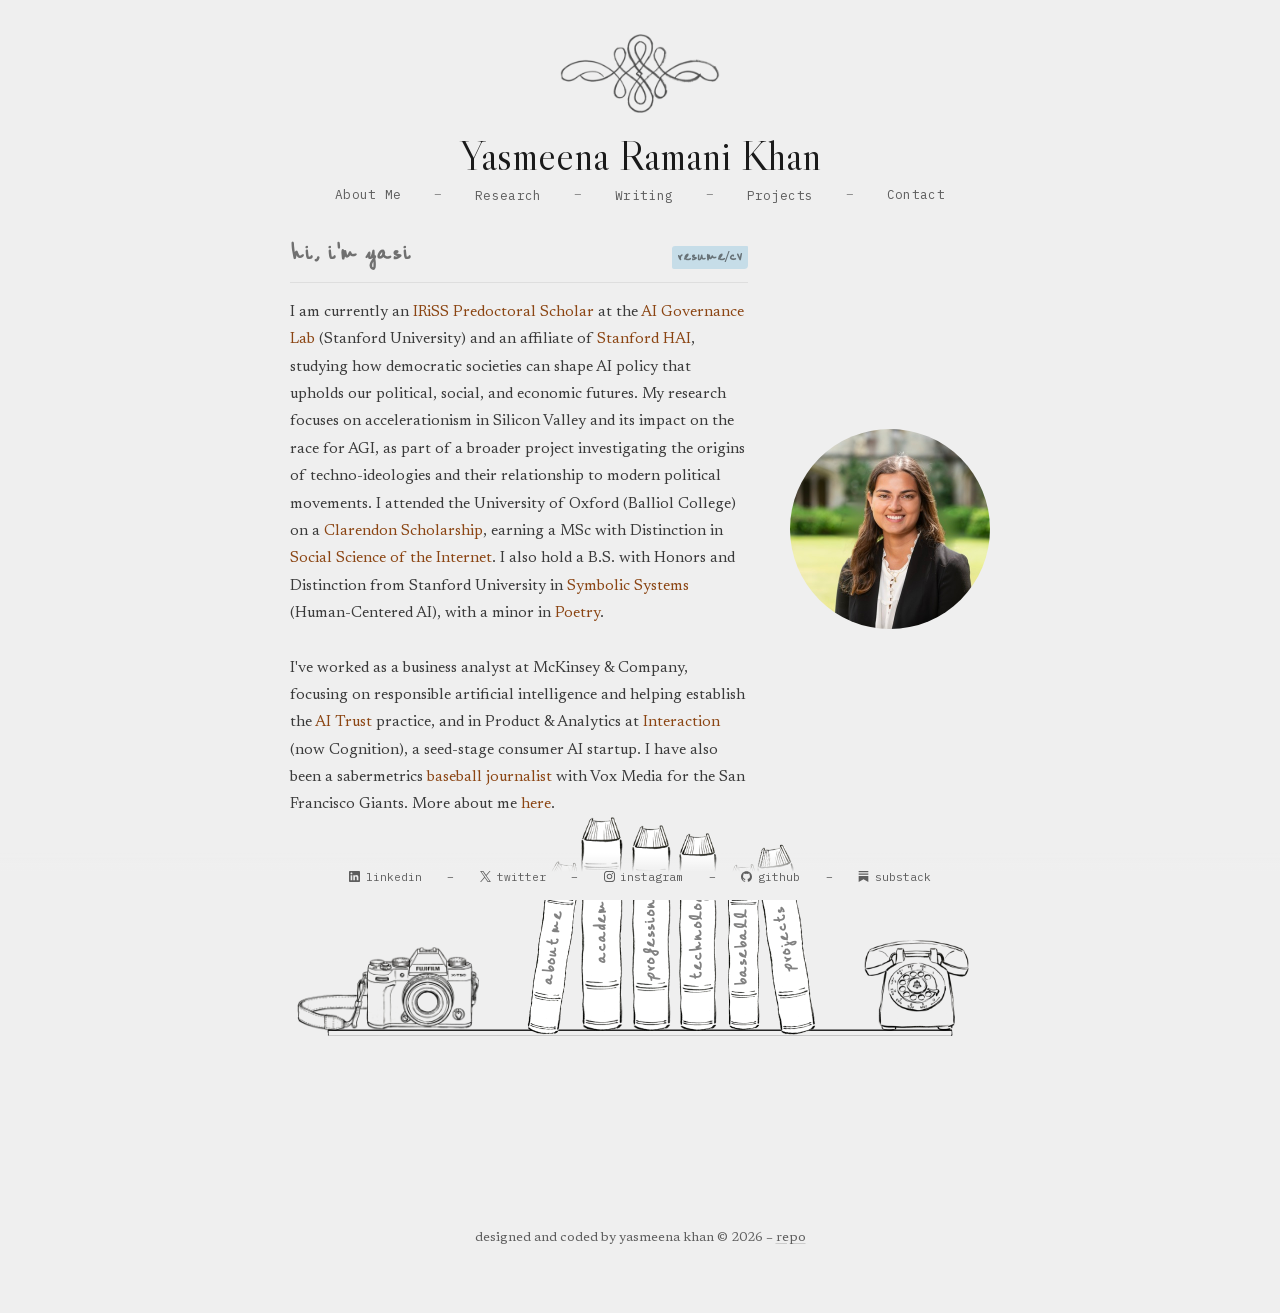
==== index.html @ 6809ed13 "Link Poetry minor in homepage bio Co-Authored-By: Claude Opus 5.5 (1M context) <noreply@anthropic.co" ====
<!DOCTYPE html>
<html lang="en">
<head>
<!-- Google tag (gtag.js) -->
<script async src="https://www.googletagmanager.com/gtag/js?id=G-HDQVY13387"></script>
<script>
  window.dataLayer = window.dataLayer || [];
  function gtag(){dataLayer.push(arguments);}
  gtag('js', new Date());
  gtag('config', 'G-HDQVY13387');
</script>
<meta charset="UTF-8">
<meta name="viewport" content="width=device-width, initial-scale=1.0">
<title>Yasi Khan</title>
<meta name="description" content="Yasmeena Khan — Predoctoral Scholar in AI Governance at Stanford University. Research on accelerationism in Silicon Valley and the race for AGI. Oxford MSc, Stanford BS.">
<meta property="og:title" content="Yasmeena (Yasi) Khan">
<meta property="og:description" content="Predoctoral Scholar in AI Governance at Stanford University, researching accelerationism in Silicon Valley and the race for AGI. Oxford MSc, Stanford BS in Symbolic Systems.">
<meta property="og:image" content="https://yrkhan.com/assets/img/yasi-image.jpg">
<meta property="og:url" content="https://yrkhan.com">
<meta property="og:type" content="website">
<meta name="twitter:card" content="summary_large_image">
<meta name="twitter:title" content="Yasmeena (Yasi) Khan">
<meta name="twitter:description" content="Predoctoral Scholar in AI Governance at Stanford University. Research on accelerationism in Silicon Valley and the race for AGI.">
<meta name="twitter:image" content="https://yrkhan.com/assets/img/yasi-image.jpg">
<link rel="icon" type="image/png" href="assets/img/favicon.png">
<link rel="preload" as="font" type="font/woff2" href="assets/fonts/newsreader.woff2" crossorigin>
<link rel="preload" as="font" type="font/woff2" href="assets/fonts/libre-caslon-display-400.woff2" crossorigin>
<link rel="preload" as="font" type="font/woff2" href="assets/fonts/YasiHand-Regular.woff2" crossorigin>
<link rel="preload" as="image" href="assets/img/book-sketch.png" fetchpriority="high">
<link rel="preload" as="image" href="assets/img/camera-sketch.png">
<link rel="preload" as="image" href="assets/img/phone-sketch.png">
<link rel="preload" as="font" type="font/woff2" href="assets/fonts/ibm-plex-mono-400.woff2" crossorigin>
<link rel="stylesheet" href="css/style.css">
<style>
  .shelf-view {
    min-height: 100vh;
    display: flex; flex-direction: column;
    align-items: center; justify-content: center;
    padding: 2rem 2rem 4rem;
  }

  /* Flourish */
  .flourish {
    width: 160px; height: auto;
    mix-blend-mode: multiply;
    margin-bottom: 1rem;
    opacity: 0.7;
  }

  .shelf-greeting {
    font-family: var(--serif); font-size: 2.4rem;
    font-weight: 400; color: var(--ink);
    text-align: center;
    margin-bottom: 0.15rem;
  }

  /* Navigation bar */
  .site-nav {
    display: flex; align-items: center; gap: 1.4rem;
    margin-bottom: 2rem;
    font-family: var(--mono); font-size: 0.75rem;
    letter-spacing: 0.03em;
  }
  .site-nav a {
    color: var(--ink3); text-decoration: none;
    padding: 0.15rem 0.5rem; position: relative;
    transition: color 0.15s;
    isolation: isolate;
  }
  .site-nav a::before {
    content: ''; position: absolute; inset: 0;
    background: var(--highlight); opacity: 0; z-index: -1;
    border-radius: 3px 2px 4px 2px;
    transform: rotate(-0.5deg);
    transition: opacity 0.15s;
  }
  .site-nav a:hover::before { opacity: 1; }
  .site-nav a:hover { color: var(--ink); }
  .site-nav .sep {
    color: var(--ink4);
    user-select: none;
  }
  .nav-item {
    position: relative;
  }
  .nav-dropdown {
    display: none;
    position: absolute;
    top: 100%;
    left: 50%;
    transform: translateX(-50%);
    background: var(--page);
    border: 1px solid rgba(0,0,0,0.08);
    border-radius: 4px;
    padding: 0.4rem 0;
    padding-top: 0.6rem;
    min-width: 120px;
    z-index: 200;
    box-shadow: 0 2px 8px rgba(0,0,0,0.08);
  }
  .nav-dropdown::before {
    content: '';
    position: absolute;
    top: -0.4rem;
    left: 0;
    right: 0;
    height: 0.4rem;
  }
  .nav-item:hover .nav-dropdown,
  .nav-item:focus-within .nav-dropdown {
    display: block;
  }
  .nav-dropdown a {
    display: block;
    padding: 0.25rem 0.8rem;
    white-space: nowrap;
    font-size: 0.68rem;
    color: var(--ink3);
    text-align: center;
  }

  /* ===== Intro section ===== */
  .intro-section {
    display: flex;
    align-items: center;
    gap: 2.5rem;
    max-width: 700px;
    margin-bottom: 2rem;
    position: relative;
    z-index: 2;
  }
  .intro-text {
    flex: 1;
  }
  .intro-header {
    font-family: var(--hand);
    font-size: 1.6rem;
    font-weight: 600;
    color: rgba(26,26,26,0.6);
    margin-bottom: 0.6em;
    padding-bottom: 0.4em;
    border-bottom: 1px solid rgba(26,26,26,0.08);
    display: flex; justify-content: space-between; align-items: baseline;
  }
  .resume-link {
    font-family: var(--hand);
    font-size: 1rem;
    color: rgba(26,26,26,0.55);
    text-decoration: none;
    background: var(--highlight);
    padding: 1px 5px;
    border-radius: 3px 1px 4px 2px;
    transition: background 0.15s, color 0.15s;
  }
  .resume-link:hover {
    background: var(--highlight-strong);
    color: rgba(26,26,26,0.75);
  }
  .intro-bio {
    font-family: var(--body);
    font-size: 0.92rem;
    line-height: 1.75;
    color: var(--ink2);
  }
  .intro-bio mark {
    background: var(--highlight);
    color: inherit;
    padding: 0.05em 0.2em;
    border-radius: 2px;
  }
  .intro-bio a.bio-link {
    color: var(--link);
    text-decoration: none;
    transition: color 0.2s ease;
  }
  .intro-bio a.bio-link:hover { color: var(--link-hover); }
  .intro-photo {
    width: 200px;
    height: 200px;
    border-radius: 50%;
    object-fit: cover;
    flex-shrink: 0;
  }

  /* ===== Bookshelf scene ===== */
  .scene {
    position: relative;
    width: 700px; max-width: 96vw;
    aspect-ratio: 920 / 520;
    margin-top: -7rem;
  }
  .scene canvas {
    position: absolute; top: 0; left: 0;
    width: 100%; height: 100%;
    pointer-events: none;
  }
  .scene-img {
    position: absolute; cursor: pointer;
    display: flex; align-items: flex-end; justify-content: center;
    transition: filter 0.2s ease;
    text-decoration: none; color: inherit;
  }
  .scene-img:hover { filter: brightness(0.92); }
  .scene-img:focus-visible {
    outline: 2px solid var(--ink3);
    outline-offset: 5px;
    border-radius: 4px;
  }
  .scene-img img {
    width: 100%; height: 100%;
    object-fit: contain; object-position: bottom;
    mix-blend-mode: multiply;
  }
  /* Camera & phone sketches share the same multiply blend as the
     books; their fills are pure white so they adapt to any page tint */
  #cameraImg img,
  #phoneImg img {
    mix-blend-mode: multiply;
  }

  /* Books */
  .book-img {
    transform-origin: bottom center;
    container-type: size;
  }
  .book-spine-label {
    position: absolute;
    left: 50%; bottom: 50%;
    /* Center on the drawn book, not the div: the sketch (120x605) is
       bottom-anchored via object-fit contain, so its rendered height is
       min(div height, div width x 605/120) */
    bottom: min(50cqh, 252cqw);
    transform: translate(-50%, 50%) rotate(-90deg);
    font-family: var(--hand); font-size: clamp(0.7rem, 1.6vw, 1.15rem);
    font-weight: 700;
    color: rgba(26,26,26,0.55);
    white-space: nowrap;
    pointer-events: none;
  }

  /* Hover label */
  .hover-label {
    position: absolute; bottom: 15%;
    left: 0; width: 100%;
    display: flex; justify-content: center;
    pointer-events: none;
    opacity: 0; transition: opacity 0.18s ease;
  }
  .hover-label.visible { opacity: 1; }
  .hover-label span {
    font-family: var(--hand); font-size: 1.05rem;
    color: var(--ink2); background: var(--highlight-strong);
    padding: 0.15rem 0.65rem; border-radius: 3px 1px 4px 2px;
  }

  .shelf-footer {
    position: fixed; bottom: 0; left: 0; right: 0;
    display: flex; align-items: center; justify-content: center;
    gap: 1.1rem;
    padding: 0.8rem 1rem;
    font-family: var(--mono); font-size: 0.66rem;
    color: var(--ink3);
    background: linear-gradient(to top, var(--page) 60%, transparent);
    z-index: 100;
  }
  .shelf-footer a {
    color: var(--ink3); text-decoration: none;
    padding: 0.15rem 0.4rem; position: relative;
    transition: color 0.15s; isolation: isolate;
    display: inline-flex; align-items: center; gap: 0.35rem;
  }
  .shelf-footer svg.logo {
    width: 11px; height: 11px;
    fill: currentColor;
    display: inline-block; flex-shrink: 0;
  }
  .shelf-footer a::before {
    content: ''; position: absolute; inset: 0;
    background: var(--highlight); opacity: 0; z-index: -1;
    border-radius: 3px 1px 4px 2px;
    transform: rotate(-0.5deg);
    transition: opacity 0.15s;
  }
  .shelf-footer a:hover::before { opacity: 1; }
  .shelf-footer a:hover { color: var(--ink2); }
  .shelf-footer .sep {
    color: var(--ink3);
    user-select: none;
  }

  @media (max-width: 768px) {
    .shelf-view {
      padding: 1.5rem 1rem 2rem;
    }
    /* In-flow footer on mobile so it can't overlap the shelf */
    .shelf-footer {
      position: static;
      background: none;
      flex-wrap: wrap;
      margin-top: -2.5rem;
    }
    .flourish { width: 90px; margin-bottom: 0.6rem; }
    .shelf-greeting { font-size: 1.8rem; }
    .site-nav {
      flex-wrap: wrap; justify-content: center;
      gap: 0.4rem 0.8rem;
      margin-bottom: 1.5rem;
      font-size: 0.72rem;
    }
    .intro-section {
      gap: 1.5rem;
    }
    .intro-photo {
      width: 100px;
      height: 100px;
    }
    .intro-header { font-size: 1.2rem; }
    .intro-bio { font-size: 0.95rem; }
    .resume-link { font-size: 0.8rem; }
    .scene {
      aspect-ratio: 920 / 620;
    }
    .hover-label { display: none; }
    .book-spine-label {
      font-size: 0.55rem;
    }
    .shelf-footer {
      gap: 0.6rem;
      font-size: 0.66rem;
      padding: 0.6rem 0.5rem;
    }
  }

  @media (max-width: 480px) {
    .shelf-greeting { font-size: 1.4rem; }
    .flourish { width: 70px; }
    .site-nav {
      gap: 0.3rem 0.9rem;
      font-size: 0.7rem;
    }
    .site-nav .sep { display: none; }
    .intro-section {
      flex-direction: column;
      align-items: center;
      text-align: center;
      gap: 1rem;
    }
    .intro-header {
      justify-content: center;
      gap: 1rem;
      font-size: 1.1rem;
    }
    .intro-bio { font-size: 0.95rem; }
    .intro-photo {
      width: 110px;
      height: 110px;
      order: -1;
    }
    .resume-link { font-size: 0.75rem; }
    .scene {
      aspect-ratio: 920 / 700;
    }
    .book-spine-label {
      font-size: 0.45rem;
    }
    .shelf-footer .sep { display: none; }
    .shelf-footer {
      gap: 0.4rem 0.8rem;
      font-size: 0.64rem;
    }
  }
</style>
</head>
<body>

<div class="shelf-view" id="shelfView">

  <!-- Flourish + nav -->
  <img class="flourish" src="assets/img/logo.png" alt="">
  <h1 class="shelf-greeting">Yasmeena Ramani Khan</h1>
  <nav class="site-nav">
    <a href="about.html">About Me</a>
    <span class="sep">&ndash;</span>
    <span class="nav-item">
      <a href="research.html">Research</a>
      <div class="nav-dropdown">
        <a href="research.html#academic">Academic</a>
        <a href="research.html#professional">Professional</a>
      </div>
    </span>
    <span class="sep">&ndash;</span>
    <span class="nav-item">
      <a href="writing.html">Writing</a>
      <div class="nav-dropdown">
        <a href="writing.html#technology">Technology</a>
        <a href="writing.html#baseball">Baseball</a>
      </div>
    </span>
    <span class="sep">&ndash;</span>
    <span class="nav-item">
      <a href="projects.html">Projects</a>
      <div class="nav-dropdown">
        <a href="projects.html">Technical</a>
        <a href="photography.html">Photography</a>
      </div>
    </span>
    <span class="sep">&ndash;</span>
    <a href="contact.html">Contact</a>
  </nav>

  <!-- Intro -->
  <div class="intro-section">
    <div class="intro-text">
      <div class="intro-header"><span>hi, i'm yasi</span><a href="assets/docs/resume.pdf" class="resume-link">resume/cv</a></div>
      <div class="intro-bio">
        I am currently an <a href="https://iriss.stanford.edu/predoc" class="bio-link">IRiSS Predoctoral Scholar</a> at the <a href="https://aigovlab.stanford.edu/" class="bio-link">AI Governance Lab</a> (Stanford University) and an affiliate of <a href="https://hai.stanford.edu/" class="bio-link">Stanford HAI</a>, studying how democratic societies can shape AI policy that upholds our political, social, and economic futures. My research focuses on accelerationism in Silicon Valley and its impact on the race for AGI, as part of a broader project investigating the origins of techno-ideologies and their relationship to modern political movements. I attended the University of Oxford (Balliol College) on a <a href="https://www.clarendonscholarsassociation.co.uk/2024" class="bio-link">Clarendon Scholarship</a>, earning a MSc with Distinction in <a href="https://www.oii.ox.ac.uk/people/profiles/yasi-khan/" class="bio-link">Social Science of the Internet</a>. I also hold a B.S. with Honors and Distinction from Stanford University in <a href="https://symsys.stanford.edu/" class="bio-link">Symbolic Systems</a> (Human-Centered AI), with a minor in <a href="https://creativewriting.stanford.edu/undergraduate/creative-writing-minor" class="bio-link">Poetry</a>.
        <br><br>
        I've worked as a business analyst at McKinsey &amp; Company, focusing on responsible artificial intelligence and helping establish the <a href="https://www.mckinsey.com/capabilities/quantumblack/our-insights/the-state-of-ai-2024" class="bio-link">AI Trust</a> practice, and in Product &amp; Analytics at <a href="https://poke.com/" class="bio-link">Interaction</a> (now Cognition), a seed-stage consumer AI startup. I have also been a sabermetrics <a href="http://mccoveychronicles.com/" class="bio-link">baseball journalist</a> with Vox Media for the San Francisco Giants. More about me <a href="about.html" class="bio-link">here</a>.
      </div>
    </div>
    <img class="intro-photo" src="assets/img/yasi-image.jpg" alt="Yasi Khan">
  </div>

  <!-- Bookshelf: camera, 4 books, phone -->
  <div class="scene" id="scene">
    <canvas id="shelfCanvas"></canvas>

    <!-- Camera (left end) -->
    <a class="scene-img" id="cameraImg" href="photography.html"
       style="left: 1%; bottom: 25%; width: 26%; height: 45%;"
       data-label="photography" aria-label="Photography">
      <img src="assets/img/camera-sketch.png" alt="">
    </a>

    <!-- About Me (leaning right) -->
    <a class="scene-img book-img" id="aboutBook" href="about.html"
       style="left: 33%; bottom: 25%; width: 6%; height: 44%; transform: rotate(8deg); transform-origin: bottom left; z-index: 10;"
       data-label="about me" aria-label="About Me">
      <img src="assets/img/book-sketch.png" alt="">
      <span class="book-spine-label">about me</span>
    </a>

    <!-- Academic Research -->
    <a class="scene-img book-img" id="academicBook" href="research.html#academic"
       style="left: 41%; bottom: 25%; width: 7%; height: 54%; z-index: 15;"
       data-label="academic research" aria-label="Academic research">
      <img src="assets/img/book-sketch.png" alt="">
      <span class="book-spine-label">academic</span>
    </a>

    <!-- Professional Research -->
    <a class="scene-img book-img" id="professionalBook" href="research.html#professional"
       style="left: 48.5%; bottom: 25%; width: 6%; height: 52%; z-index: 16;"
       data-label="professional research" aria-label="Professional research">
      <img src="assets/img/book-sketch.png" alt="">
      <span class="book-spine-label">professional</span>
    </a>

    <!-- Technology Writing -->
    <a class="scene-img book-img" id="technologyBook" href="writing.html#technology"
       style="left: 55%; bottom: 25%; width: 6.5%; height: 50%; z-index: 17;"
       data-label="technology writing" aria-label="Technology writing">
      <img src="assets/img/book-sketch.png" alt="">
      <span class="book-spine-label">technology</span>
    </a>

    <!-- Baseball Writing -->
    <a class="scene-img book-img" id="baseballBook" href="writing.html#baseball"
       style="left: 62%; bottom: 25%; width: 5.5%; height: 42%; z-index: 18;"
       data-label="baseball writing" aria-label="Baseball writing">
      <img src="assets/img/book-sketch.png" alt="">
      <span class="book-spine-label">baseball</span>
    </a>

    <!-- Technical Projects (leaning left) -->
    <a class="scene-img book-img" id="projectsBook" href="projects.html"
       style="left: 69.5%; bottom: 25%; width: 6%; height: 48%; transform: rotate(-8deg); transform-origin: bottom right; z-index: 19;"
       data-label="technical projects" aria-label="Technical projects">
      <img src="assets/img/book-sketch.png" alt="">
      <span class="book-spine-label">projects</span>
    </a>

    <!-- Phone (right end) -->
    <a class="scene-img" id="phoneImg" href="contact.html"
       style="right: 3%; bottom: 25%; width: 15%; height: 45%;"
       data-label="contact me" aria-label="Contact">
      <img src="assets/img/phone-sketch.png" alt="">
    </a>

    <div class="hover-label" id="hoverLabel"><span id="hoverText"></span></div>
  </div>

  <div class="shelf-footer">
    <a href="https://www.linkedin.com/in/yasmeena-khan/"><svg class="logo" role="img" viewBox="0 0 24 24" aria-hidden="true"><path d="M20.447 20.452h-3.554v-5.569c0-1.328-.027-3.037-1.852-3.037-1.853 0-2.136 1.445-2.136 2.939v5.667H9.351V9h3.414v1.561h.046c.477-.9 1.637-1.85 3.37-1.85 3.601 0 4.267 2.37 4.267 5.455v6.286zM5.337 7.433c-1.144 0-2.063-.926-2.063-2.065 0-1.138.92-2.063 2.063-2.063 1.14 0 2.064.925 2.064 2.063 0 1.139-.925 2.065-2.064 2.065zm1.782 13.019H3.555V9h3.564v11.452zM22.225 0H1.771C.792 0 0 .774 0 1.729v20.542C0 23.227.792 24 1.771 24h20.451C23.2 24 24 23.227 24 22.271V1.729C24 .774 23.2 0 22.222 0h.003z"/></svg>linkedin</a>
    <span class="sep">&ndash;</span>
    <a href="https://twitter.com/yasmeena_khan"><svg class="logo" role="img" viewBox="0 0 24 24" aria-hidden="true"><path d="M14.234 10.162 22.977 0h-2.072l-7.591 8.824L7.251 0H.258l9.168 13.343L.258 24H2.33l8.016-9.318L16.749 24h6.993zm-2.837 3.299-.929-1.329L3.076 1.56h3.182l5.965 8.532.929 1.329 7.754 11.09h-3.182z"/></svg>twitter</a>
    <span class="sep">&ndash;</span>
    <a href="https://www.instagram.com/yasmeena_khan/"><svg class="logo" role="img" viewBox="0 0 24 24" aria-hidden="true"><path d="M7.0301.084c-1.2768.0602-2.1487.264-2.911.5634-.7888.3075-1.4575.72-2.1228 1.3877-.6652.6677-1.075 1.3368-1.3802 2.127-.2954.7638-.4956 1.6365-.552 2.914-.0564 1.2775-.0689 1.6882-.0626 4.947.0062 3.2586.0206 3.6671.0825 4.9473.061 1.2765.264 2.1482.5635 2.9107.308.7889.72 1.4573 1.388 2.1228.6679.6655 1.3365 1.0743 2.1285 1.38.7632.295 1.6361.4961 2.9134.552 1.2773.056 1.6884.069 4.9462.0627 3.2578-.0062 3.668-.0207 4.9478-.0814 1.28-.0607 2.147-.2652 2.9098-.5633.7889-.3086 1.4578-.72 2.1228-1.3881.665-.6682 1.0745-1.3378 1.3795-2.1284.2957-.7632.4966-1.636.552-2.9124.056-1.2809.0692-1.6898.063-4.948-.0063-3.2583-.021-3.6668-.0817-4.9465-.0607-1.2797-.264-2.1487-.5633-2.9117-.3084-.7889-.72-1.4568-1.3876-2.1228C21.2982 1.33 20.628.9208 19.8378.6165 19.074.321 18.2017.1197 16.9244.0645 15.6471.0093 15.236-.005 11.977.0014 8.718.0076 8.31.0215 7.0301.0839m.1402 21.6932c-1.17-.0509-1.8053-.2453-2.2287-.408-.5606-.216-.96-.4771-1.3819-.895-.422-.4178-.6811-.8186-.9-1.378-.1644-.4234-.3624-1.058-.4171-2.228-.0595-1.2645-.072-1.6442-.079-4.848-.007-3.2037.0053-3.583.0607-4.848.05-1.169.2456-1.805.408-2.2282.216-.5613.4762-.96.895-1.3816.4188-.4217.8184-.6814 1.3783-.9003.423-.1651 1.0575-.3614 2.227-.4171 1.2655-.06 1.6447-.072 4.848-.079 3.2033-.007 3.5835.005 4.8495.0608 1.169.0508 1.8053.2445 2.228.408.5608.216.96.4754 1.3816.895.4217.4194.6816.8176.9005 1.3787.1653.4217.3617 1.056.4169 2.2263.0602 1.2655.0739 1.645.0796 4.848.0058 3.203-.0055 3.5834-.061 4.848-.051 1.17-.245 1.8055-.408 2.2294-.216.5604-.4763.96-.8954 1.3814-.419.4215-.8181.6811-1.3783.9-.4224.1649-1.0577.3617-2.2262.4174-1.2656.0595-1.6448.072-4.8493.079-3.2045.007-3.5825-.006-4.848-.0608M16.953 5.5864A1.44 1.44 0 1 0 18.39 4.144a1.44 1.44 0 0 0-1.437 1.4424M5.8385 12.012c.0067 3.4032 2.7706 6.1557 6.173 6.1493 3.4026-.0065 6.157-2.7701 6.1506-6.1733-.0065-3.4032-2.771-6.1565-6.174-6.1498-3.403.0067-6.156 2.771-6.1496 6.1738M8 12.0077a4 4 0 1 1 4.008 3.9921A3.9996 3.9996 0 0 1 8 12.0077"/></svg>instagram</a>
    <span class="sep">&ndash;</span>
    <a href="https://github.com/yasikhan"><svg class="logo" role="img" viewBox="0 0 24 24" aria-hidden="true"><path d="M12 .297c-6.63 0-12 5.373-12 12 0 5.303 3.438 9.8 8.205 11.385.6.113.82-.258.82-.577 0-.285-.01-1.04-.015-2.04-3.338.724-4.042-1.61-4.042-1.61C4.422 18.07 3.633 17.7 3.633 17.7c-1.087-.744.084-.729.084-.729 1.205.084 1.838 1.236 1.838 1.236 1.07 1.835 2.809 1.305 3.495.998.108-.776.417-1.305.76-1.605-2.665-.3-5.466-1.332-5.466-5.93 0-1.31.465-2.38 1.235-3.22-.135-.303-.54-1.523.105-3.176 0 0 1.005-.322 3.3 1.23.96-.267 1.98-.399 3-.405 1.02.006 2.04.138 3 .405 2.28-1.552 3.285-1.23 3.285-1.23.645 1.653.24 2.873.12 3.176.765.84 1.23 1.91 1.23 3.22 0 4.61-2.805 5.625-5.475 5.92.42.36.81 1.096.81 2.22 0 1.606-.015 2.896-.015 3.286 0 .315.21.69.825.57C20.565 22.092 24 17.592 24 12.297c0-6.627-5.373-12-12-12"/></svg>github</a>
    <span class="sep">&ndash;</span>
    <a href="https://codingutopia.substack.com/"><svg class="logo" role="img" viewBox="0 0 24 24" aria-hidden="true"><path d="M22.539 8.242H1.46V5.406h21.08v2.836zM1.46 10.812V24L12 18.11 22.54 24V10.812H1.46zM22.54 0H1.46v2.836h21.08V0z"/></svg>substack</a>
  </div>
</div>

<footer class="site-footer" style="padding-bottom:4rem;">designed and coded by yasmeena khan &copy; 2026 &ndash; <a href="https://github.com/yasikhan/yrk-website">repo</a></footer>

<script src="js/rough.js" defer></script>
<script src="js/shelf.js" defer></script>
</body>
</html>
---- css/style.css ----
/* ============ FONTS (self-hosted, latin subset) ============ */
@font-face {
  font-family: 'YasiHand';
  src: url('../assets/fonts/YasiHand-Regular.woff2') format('woff2'),
       url('../assets/fonts/YasiHand-Regular.ttf') format('truetype');
  font-weight: normal; font-style: normal; font-display: swap;
}
@font-face {
  font-family: 'Libre Caslon Display';
  src: url('../assets/fonts/libre-caslon-display-400.woff2') format('woff2');
  font-weight: 400; font-style: normal; font-display: swap;
}
@font-face {
  font-family: 'IBM Plex Mono';
  src: url('../assets/fonts/ibm-plex-mono-300.woff2') format('woff2');
  font-weight: 300; font-style: normal; font-display: swap;
}
@font-face {
  font-family: 'IBM Plex Mono';
  src: url('../assets/fonts/ibm-plex-mono-400.woff2') format('woff2');
  font-weight: 400; font-style: normal; font-display: swap;
}
@font-face {
  font-family: 'Newsreader';
  src: url('../assets/fonts/newsreader.woff2') format('woff2');
  font-weight: 300 400; font-style: normal; font-display: swap;
}
@font-face {
  font-family: 'Newsreader';
  src: url('../assets/fonts/newsreader-italic.woff2') format('woff2');
  font-weight: 300 400; font-style: italic; font-display: swap;
}

/* ============ VARIABLES ============ */
:root {
  --page: #EFEFEF;
  --ink: #1a1a1a;
  --ink2: #3a3a3a;
  --ink3: #5e5e5e;
  --ink4: #8a8a8a;
  --highlight: rgba(147, 197, 222, 0.45);
  --highlight-strong: rgba(147, 197, 222, 0.7);
  --link: #8b4513;
  --link-soft: rgba(139, 69, 19, 0.3);
  --link-hover: #6b2f0a;
  --hand: 'YasiHand', cursive;
  --serif: 'Libre Caslon Display', Georgia, serif;
  --body: 'Newsreader', Georgia, serif;
  --mono: 'IBM Plex Mono', monospace;
}

/* ============ RESET & BASE ============ */
* { margin: 0; padding: 0; box-sizing: border-box; }
html { font-size: 17px; -webkit-font-smoothing: antialiased; }
body {
  font-family: var(--body); color: var(--ink);
  background: var(--page); min-height: 100vh; overflow-x: hidden;
}
::selection { background: var(--highlight-strong); }

/* ============ CONTENT PAGE LAYOUT ============ */
.content-nav {
  position: sticky; top: 0; z-index: 50;
  background: var(--page);
  border-bottom: 1px solid rgba(0,0,0,0.06);
  padding: 0.9rem 2rem;
  display: flex; align-items: baseline; justify-content: space-between;
}
.back-btn {
  font-family: var(--hand); font-size: 1.15rem;
  color: var(--ink3); background: none; border: none;
  cursor: pointer; padding: 0.2rem 0.5rem; position: relative;
  transition: color 0.15s; text-decoration: none;
}
.back-btn::before {
  content: ''; position: absolute; inset: 0;
  background: var(--highlight); opacity: 0; z-index: -1;
  border-radius: 2px; transition: opacity 0.15s;
}
.back-btn:hover::before { opacity: 1; }
.back-btn:hover { color: var(--ink); }
.content-title {
  font-family: var(--body); font-size: 1.05rem;
  font-weight: 400; color: var(--ink);
}
.content-body {
  max-width: 640px; margin: 0 auto; padding: 4rem 2rem 6rem;
}
.content-body h1 {
  font-family: var(--serif); font-size: 2.6rem;
  font-weight: 400; margin-bottom: 1.5rem; line-height: 1.15;
  position: relative; display: inline-block;
}
.content-body h1::after {
  content: ''; position: absolute;
  left: -3px; right: -3px; bottom: 3px;
  height: 7px; background: var(--highlight); z-index: -1;
  border-radius: 2px 1px 3px 1px;
}
.content-body h2 {
  font-family: var(--serif); font-size: 1.4rem;
  font-weight: 400; color: var(--ink);
  margin: 2.5rem 0 1rem; position: relative; display: inline-block;
}
.content-body h2::after {
  content: ''; position: absolute;
  left: -2px; right: -2px; bottom: 2px;
  height: 5px; background: var(--highlight); z-index: -1;
}
.content-body p {
  font-size: 1.03rem; line-height: 1.78;
  color: var(--ink2); margin-bottom: 1rem;
}
.content-body a {
  color: var(--link); text-decoration: none;
  transition: color 0.2s ease;
}
.content-body a:hover { color: var(--link-hover); }

/* ============ ENTRIES (research, writing, projects) ============ */
.entry {
  padding: 1rem 0; border-bottom: 1px solid rgba(0,0,0,0.06);
  display: grid; grid-template-columns: 1fr auto;
  gap: 1rem; align-items: baseline; transition: padding-left 0.15s;
}
.entry:first-of-type { border-top: 1px solid rgba(0,0,0,0.06); }
.entry:hover { padding-left: 0.3rem; }
.entry-title { font-size: 1rem; font-weight: 400; color: var(--ink); line-height: 1.35; }
.entry-desc { font-size: 0.85rem; font-weight: 300; font-style: italic; color: var(--ink3); margin-top: 0.1rem; }
.entry-meta {
  font-family: var(--body); font-style: italic; font-size: 0.82rem; color: var(--ink3);
  white-space: nowrap; font-variant-numeric: tabular-nums oldstyle-nums;
}

/* ============ CONTACT ============ */
.contact-links {
  margin-top: 1rem; line-height: 2.2;
  font-family: var(--body); font-size: 0.95rem; color: var(--ink2);
}
.contact-links a { color: var(--link); }

/* ============ SITE FOOTER ============ */
.site-footer {
  text-align: center;
  font-family: var(--body);
  font-size: 0.78rem;
  color: var(--ink3);
  padding: 2rem 1rem;
}
.site-footer a {
  color: var(--ink3);
  text-decoration: underline;
  text-decoration-color: rgba(0,0,0,0.15);
  text-underline-offset: 2px;
}

/* ============ SECTION TABS (research, writing) ============ */
.section-tabs {
  display: flex; gap: 1.4rem;
  margin-bottom: 2rem;
}
.section-tab {
  font-family: var(--hand); font-size: 1.2rem;
  color: var(--ink3); background: none; border: none;
  padding: 0 0.15rem; cursor: pointer;
  position: relative; isolation: isolate;
  transition: color 0.15s;
}
.section-tab:hover { color: var(--ink); }
.section-tab::after {
  content: ''; position: absolute;
  left: -3px; right: -3px; bottom: 0.2em;
  height: 0.45em; background: var(--highlight); z-index: -1;
  border-radius: 2px 1px 3px 1px;
  transform: rotate(-1deg);
  opacity: 0; transition: opacity 0.15s;
}
.section-tab[aria-selected="true"] { color: var(--ink); }
.section-tab[aria-selected="true"]::after { opacity: 1; }
.section-tab:focus-visible {
  outline: 2px solid var(--ink3);
  outline-offset: 3px; border-radius: 2px;
}
[role="tabpanel"]:not(.active) { display: none; }

/* ============ RESPONSIVE ============ */
@media (max-width: 768px) {
  .content-nav { padding: 0.7rem 1rem; }
  .back-btn { font-size: 1rem; }
  .content-title { font-size: 0.9rem; }
  .content-body { padding: 2rem 1.2rem 4rem; }
  .content-body h1 { font-size: 1.7rem; }
  .content-body p { font-size: 1rem; }
  .entry { grid-template-columns: 1fr; gap: 0.2rem; }
  .entry-title { font-size: 0.97rem; }
  .entry-meta { font-size: 0.78rem; }
}

@media (max-width: 480px) {
  .content-body { padding: 1.5rem 1rem 3rem; }
  .content-body h1 { font-size: 1.4rem; }
  .content-body h2 { font-size: 1.2rem; }
  .content-body p { font-size: 1rem; line-height: 1.7; }
  .entry-title { font-size: 0.95rem; }
}
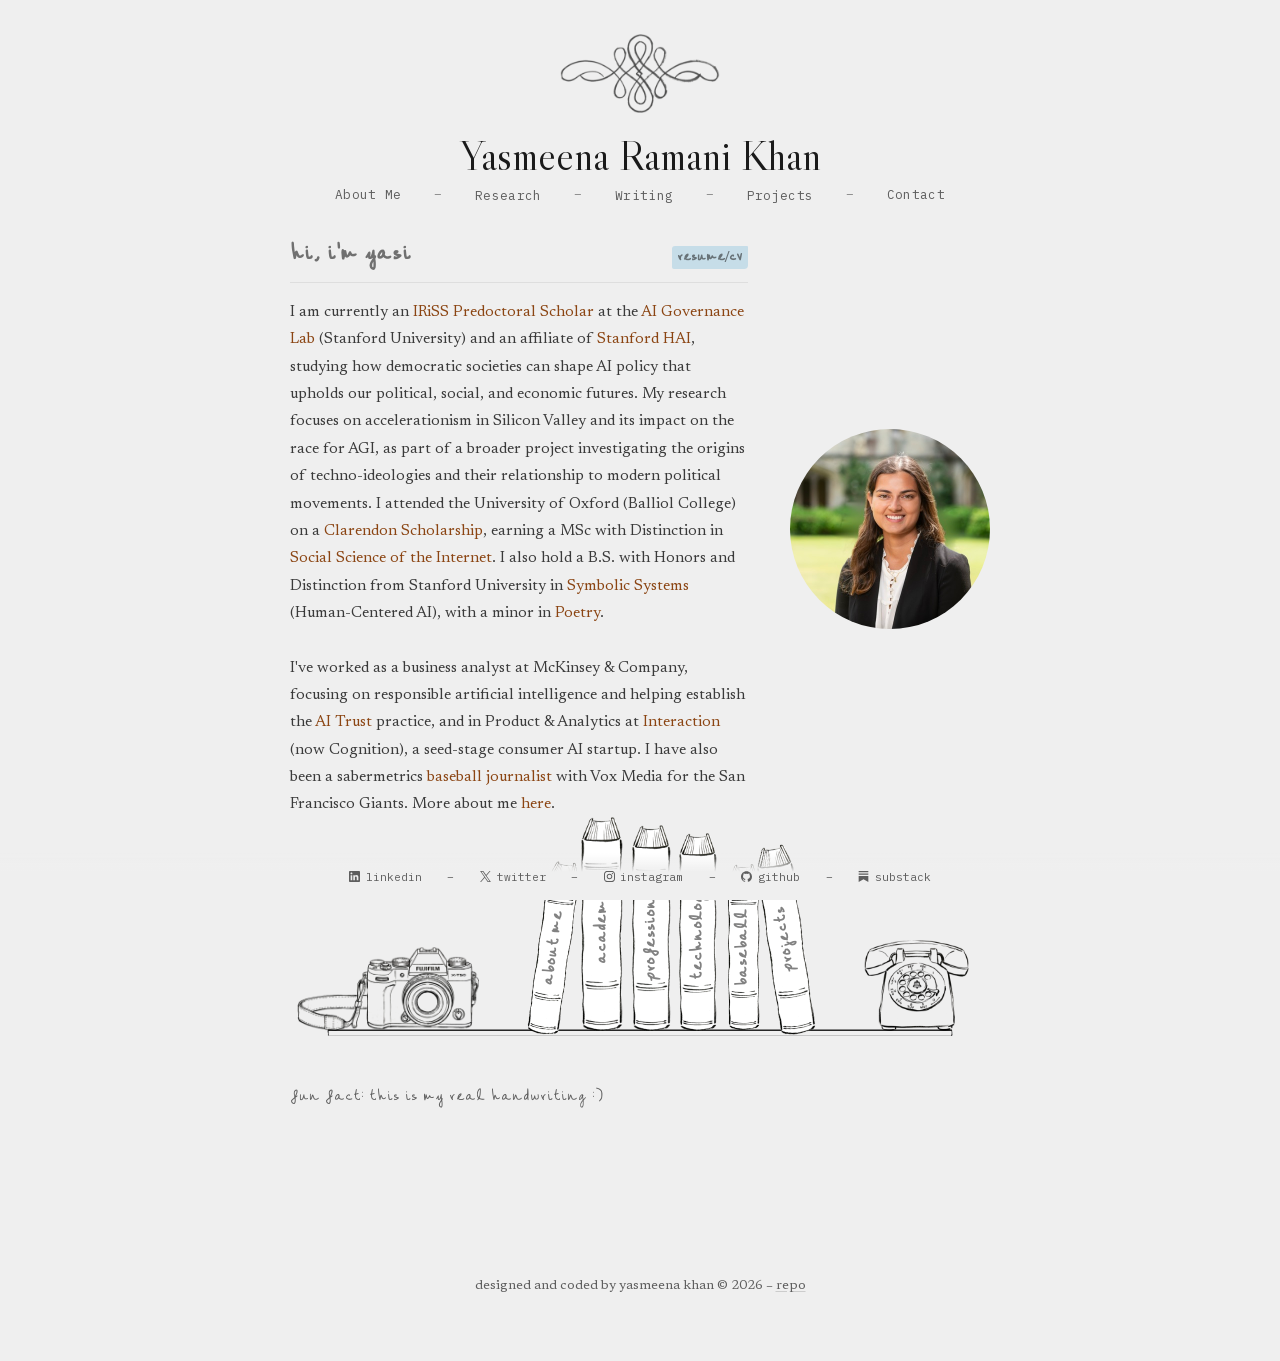
==== commit d1be4311: "Add handwriting fun-fact note under homepage bookshelf Co-Authored-By: Claude Opus 5.5 (1M context) " ====
--- a/index.html
+++ b/index.html
@@ -174,6 +174,15 @@
     transition: color 0.2s ease;
   }
   .intro-bio a.bio-link:hover { color: var(--link-hover); }
+  .footnote {
+    font-family: var(--hand);
+    font-size: 1.1rem;
+    color: var(--ink3);
+    width: 700px; max-width: 100%;
+    margin: -2.5rem 0 4rem;
+    position: relative;
+    z-index: 2;
+  }
   .intro-photo {
     width: 200px;
     height: 200px;
@@ -490,6 +499,8 @@
     <div class="hover-label" id="hoverLabel"><span id="hoverText"></span></div>
   </div>
 
+  <p class="footnote">fun fact: this is my real handwriting :)</p>
+
   <div class="shelf-footer">
     <a href="https://www.linkedin.com/in/yasmeena-khan/"><svg class="logo" role="img" viewBox="0 0 24 24" aria-hidden="true"><path d="M20.447 20.452h-3.554v-5.569c0-1.328-.027-3.037-1.852-3.037-1.853 0-2.136 1.445-2.136 2.939v5.667H9.351V9h3.414v1.561h.046c.477-.9 1.637-1.85 3.37-1.85 3.601 0 4.267 2.37 4.267 5.455v6.286zM5.337 7.433c-1.144 0-2.063-.926-2.063-2.065 0-1.138.92-2.063 2.063-2.063 1.14 0 2.064.925 2.064 2.063 0 1.139-.925 2.065-2.064 2.065zm1.782 13.019H3.555V9h3.564v11.452zM22.225 0H1.771C.792 0 0 .774 0 1.729v20.542C0 23.227.792 24 1.771 24h20.451C23.2 24 24 23.227 24 22.271V1.729C24 .774 23.2 0 22.222 0h.003z"/></svg>linkedin</a>
     <span class="sep">&ndash;</span>
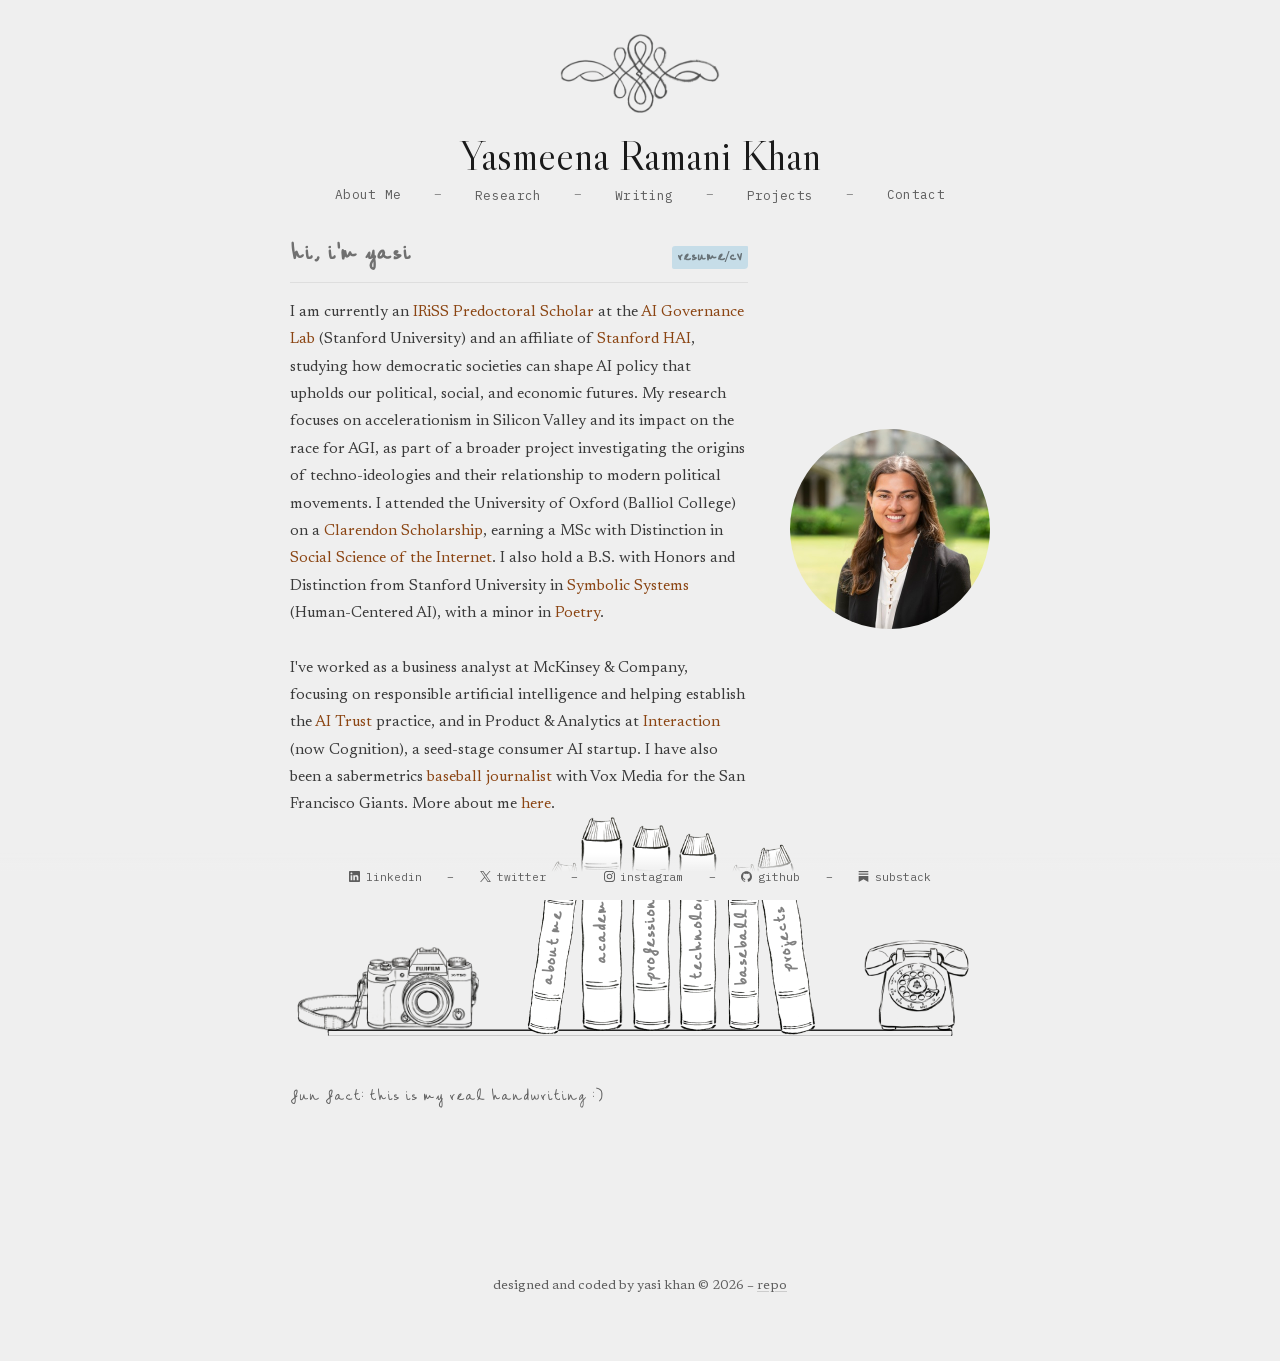
==== commit 23fc67c0: "Use "Yasi Khan" instead of "Yasmeena Khan" across the site Co-Authored-By: Claude Opus 5.5 <noreply@" ====
--- a/index.html
+++ b/index.html
@@ -11,12 +11,13 @@
 </script>
 <meta charset="UTF-8">
 <meta name="viewport" content="width=device-width, initial-scale=1.0">
-<title>Yasi Khan</title>
-<meta name="description" content="Yasmeena Khan — Predoctoral Scholar in AI Governance at Stanford University. Research on accelerationism in Silicon Valley and the race for AGI. Oxford MSc, Stanford BS.">
+<title>Yasmeena (Yasi) Khan — AI Governance Researcher at Stanford</title>
+<meta name="description" content="Yasi Khan — Predoctoral Scholar in AI Governance at Stanford University. Research on accelerationism in Silicon Valley and the race for AGI. Oxford MSc, Stanford BS.">
+<link rel="canonical" href="https://yrkhan.com/">
 <meta property="og:title" content="Yasmeena (Yasi) Khan">
 <meta property="og:description" content="Predoctoral Scholar in AI Governance at Stanford University, researching accelerationism in Silicon Valley and the race for AGI. Oxford MSc, Stanford BS in Symbolic Systems.">
 <meta property="og:image" content="https://yrkhan.com/assets/img/yasi-image.jpg">
-<meta property="og:url" content="https://yrkhan.com">
+<meta property="og:url" content="https://yrkhan.com/">
 <meta property="og:type" content="website">
 <meta name="twitter:card" content="summary_large_image">
 <meta name="twitter:title" content="Yasmeena (Yasi) Khan">
@@ -31,6 +32,30 @@
 <link rel="preload" as="image" href="assets/img/phone-sketch.png">
 <link rel="preload" as="font" type="font/woff2" href="assets/fonts/ibm-plex-mono-400.woff2" crossorigin>
 <link rel="stylesheet" href="css/style.css">
+<script type="application/ld+json">
+{
+  "@context": "https://schema.org",
+  "@type": "Person",
+  "name": "Yasi Khan",
+  "alternateName": ["Yasmeena Khan", "Yasmeena Ramani Khan", "Yasmeena (Yasi) Khan"],
+  "url": "https://yrkhan.com/",
+  "image": "https://yrkhan.com/assets/img/yasi-image.jpg",
+  "jobTitle": "Predoctoral Scholar in AI Governance",
+  "worksFor": { "@type": "CollegeOrUniversity", "name": "Stanford University" },
+  "alumniOf": [
+    { "@type": "CollegeOrUniversity", "name": "University of Oxford" },
+    { "@type": "CollegeOrUniversity", "name": "Stanford University" }
+  ],
+  "sameAs": [
+    "https://www.linkedin.com/in/yasmeena-khan/",
+    "https://twitter.com/yasmeena_khan",
+    "https://www.instagram.com/yasmeena_khan/",
+    "https://github.com/yasikhan",
+    "https://codingutopia.substack.com/",
+    "https://www.oii.ox.ac.uk/people/profiles/yasi-khan/"
+  ]
+}
+</script>
 <style>
   .shelf-view {
     min-height: 100vh;
@@ -422,9 +447,9 @@
     <div class="intro-text">
       <div class="intro-header"><span>hi, i'm yasi</span><a href="assets/docs/resume.pdf" class="resume-link">resume/cv</a></div>
       <div class="intro-bio">
-        I am currently an <a href="https://iriss.stanford.edu/predoc" class="bio-link">IRiSS Predoctoral Scholar</a> at the <a href="https://aigovlab.stanford.edu/" class="bio-link">AI Governance Lab</a> (Stanford University) and an affiliate of <a href="https://hai.stanford.edu/" class="bio-link">Stanford HAI</a>, studying how democratic societies can shape AI policy that upholds our political, social, and economic futures. My research focuses on accelerationism in Silicon Valley and its impact on the race for AGI, as part of a broader project investigating the origins of techno-ideologies and their relationship to modern political movements. I attended the University of Oxford (Balliol College) on a <a href="https://www.clarendonscholarsassociation.co.uk/2024" class="bio-link">Clarendon Scholarship</a>, earning a MSc with Distinction in <a href="https://www.oii.ox.ac.uk/people/profiles/yasi-khan/" class="bio-link">Social Science of the Internet</a>. I also hold a B.S. with Honors and Distinction from Stanford University in <a href="https://symsys.stanford.edu/" class="bio-link">Symbolic Systems</a> (Human-Centered AI), with a minor in <a href="https://creativewriting.stanford.edu/undergraduate/creative-writing-minor" class="bio-link">Poetry</a>.
+        I am currently an <a href="https://iriss.stanford.edu/predoc" class="bio-link">IRiSS Predoctoral Scholar</a> at the <a href="https://aigovlab.stanford.edu/" class="bio-link">AI Governance Lab</a> (Stanford University) and an affiliate of <a href="https://hai.stanford.edu/people/yasmeena-ramani-khan" class="bio-link">Stanford HAI</a>, studying how democratic societies can shape AI policy that upholds our political, social, and economic futures. My research focuses on accelerationism in Silicon Valley and its impact on the race for AGI, as part of a broader project investigating the origins of techno-ideologies and their relationship to modern political movements. I attended the University of Oxford (Balliol College) on a <a href="https://www.clarendonscholarsassociation.co.uk/2024" class="bio-link">Clarendon Scholarship</a>, earning a MSc with Distinction in <a href="https://www.oii.ox.ac.uk/people/profiles/yasi-khan/" class="bio-link">Social Science of the Internet</a>. I also hold a B.S. with Honors and Distinction from Stanford University in <a href="https://symsys.stanford.edu/" class="bio-link">Symbolic Systems</a> (Human-Centered AI), with a minor in <a href="https://creativewriting.stanford.edu/undergraduate/creative-writing-minor" class="bio-link">Poetry</a>.
         <br><br>
-        I've worked as a business analyst at McKinsey &amp; Company, focusing on responsible artificial intelligence and helping establish the <a href="https://www.mckinsey.com/capabilities/quantumblack/our-insights/the-state-of-ai-2024" class="bio-link">AI Trust</a> practice, and in Product &amp; Analytics at <a href="https://poke.com/" class="bio-link">Interaction</a> (now Cognition), a seed-stage consumer AI startup. I have also been a sabermetrics <a href="http://mccoveychronicles.com/" class="bio-link">baseball journalist</a> with Vox Media for the San Francisco Giants. More about me <a href="about.html" class="bio-link">here</a>.
+        I've worked as a business analyst at McKinsey &amp; Company, focusing on responsible artificial intelligence and helping establish the <a href="https://www.mckinsey.com/capabilities/quantumblack/our-insights/the-state-of-ai-2024" class="bio-link">AI Trust</a> practice, and in Product &amp; Analytics at <a href="https://poke.com/" class="bio-link">Interaction</a> (now Cognition), a seed-stage consumer AI startup. I have also been a sabermetrics <a href="https://yrkhan.com/writing.html#baseball" class="bio-link">baseball journalist</a> with Vox Media for the San Francisco Giants. More about me <a href="about.html" class="bio-link">here</a>.
       </div>
     </div>
     <img class="intro-photo" src="assets/img/yasi-image.jpg" alt="Yasi Khan">
@@ -514,7 +539,7 @@
   </div>
 </div>
 
-<footer class="site-footer" style="padding-bottom:4rem;">designed and coded by yasmeena khan &copy; 2026 &ndash; <a href="https://github.com/yasikhan/yrk-website">repo</a></footer>
+<footer class="site-footer" style="padding-bottom:4rem;">designed and coded by yasi khan &copy; 2026 &ndash; <a href="https://github.com/yasikhan/yrk-website">repo</a></footer>
 
 <script src="js/rough.js" defer></script>
 <script src="js/shelf.js" defer></script>
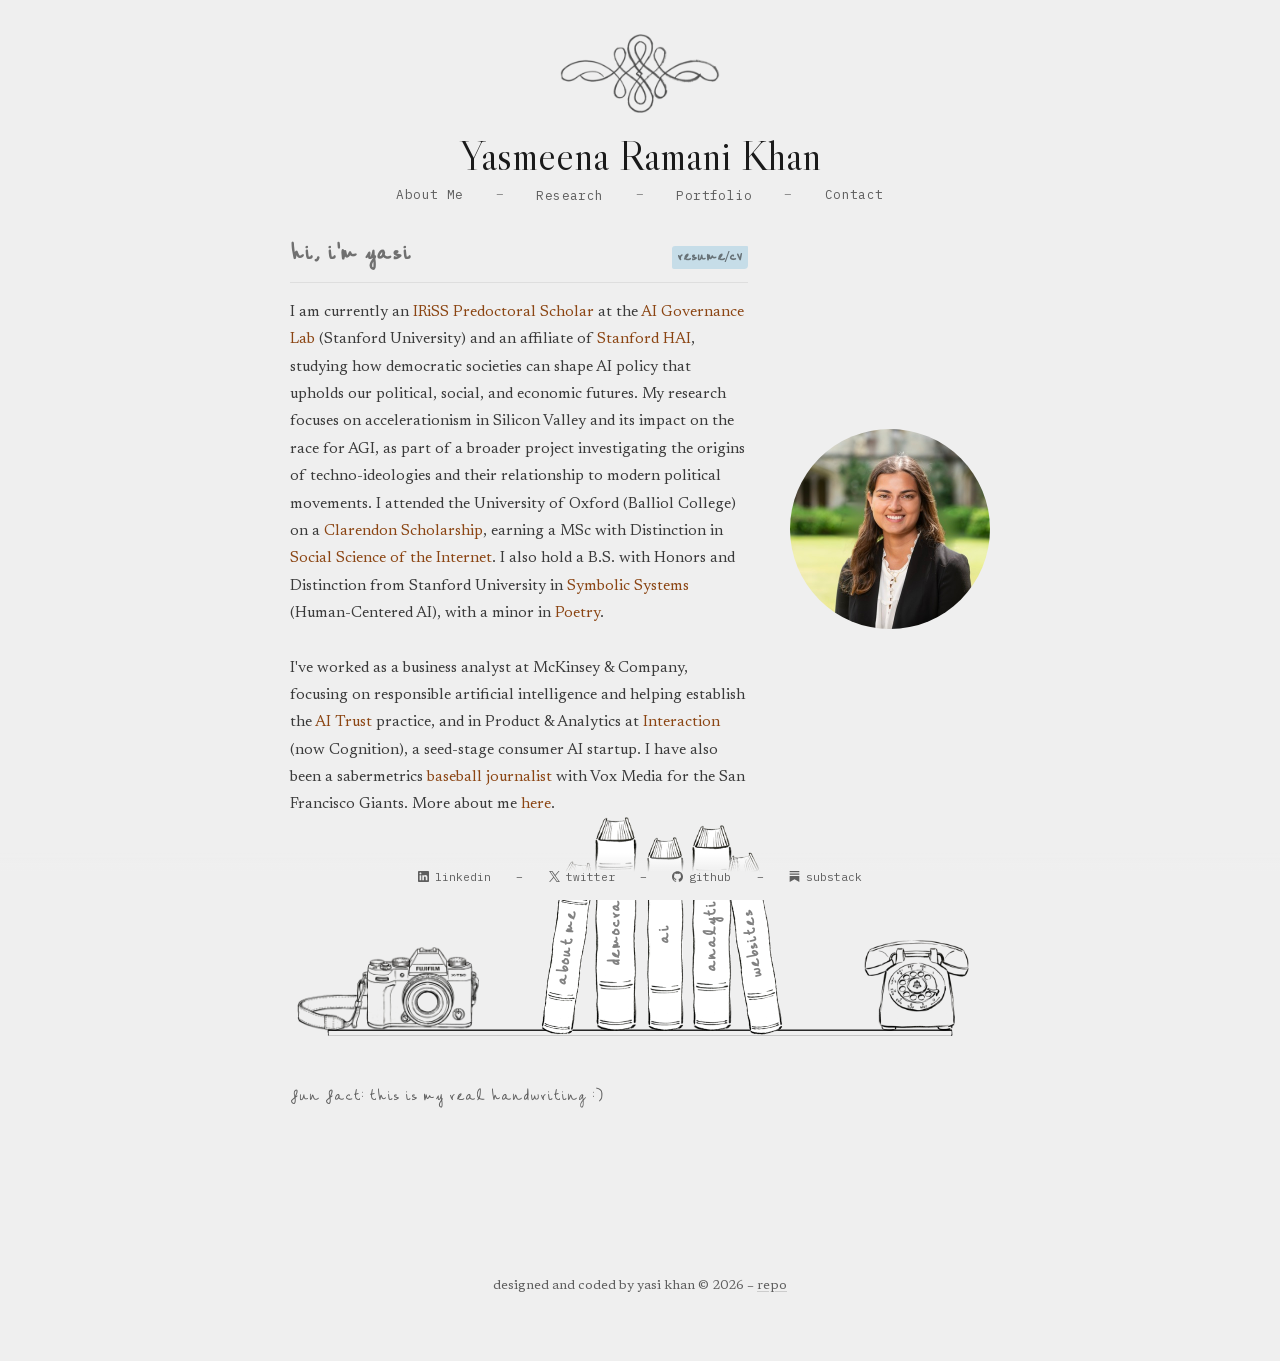
==== commit 4086569f: "Rework site into About Me, Research, Portfolio, Contact Research replaces the old research and writi" ====
--- a/index.html
+++ b/index.html
@@ -49,7 +49,6 @@
   "sameAs": [
     "https://www.linkedin.com/in/yasmeena-khan/",
     "https://twitter.com/yasmeena_khan",
-    "https://www.instagram.com/yasmeena_khan/",
     "https://github.com/yasikhan",
     "https://codingutopia.substack.com/",
     "https://www.oii.ox.ac.uk/people/profiles/yasi-khan/"
@@ -418,23 +417,16 @@
     <span class="nav-item">
       <a href="research.html">Research</a>
       <div class="nav-dropdown">
-        <a href="research.html#academic">Academic</a>
-        <a href="research.html#professional">Professional</a>
+        <a href="research.html#democracy">Democracy</a>
+        <a href="research.html#ai">AI</a>
+        <a href="research.html#analytics">Analytics</a>
       </div>
     </span>
     <span class="sep">&ndash;</span>
     <span class="nav-item">
-      <a href="writing.html">Writing</a>
+      <a href="portfolio.html">Portfolio</a>
       <div class="nav-dropdown">
-        <a href="writing.html#technology">Technology</a>
-        <a href="writing.html#baseball">Baseball</a>
-      </div>
-    </span>
-    <span class="sep">&ndash;</span>
-    <span class="nav-item">
-      <a href="projects.html">Projects</a>
-      <div class="nav-dropdown">
-        <a href="projects.html">Technical</a>
+        <a href="websites.html">Websites</a>
         <a href="photography.html">Photography</a>
       </div>
     </span>
@@ -449,7 +441,7 @@
       <div class="intro-bio">
         I am currently an <a href="https://iriss.stanford.edu/predoc" class="bio-link">IRiSS Predoctoral Scholar</a> at the <a href="https://aigovlab.stanford.edu/" class="bio-link">AI Governance Lab</a> (Stanford University) and an affiliate of <a href="https://hai.stanford.edu/people/yasmeena-ramani-khan" class="bio-link">Stanford HAI</a>, studying how democratic societies can shape AI policy that upholds our political, social, and economic futures. My research focuses on accelerationism in Silicon Valley and its impact on the race for AGI, as part of a broader project investigating the origins of techno-ideologies and their relationship to modern political movements. I attended the University of Oxford (Balliol College) on a <a href="https://www.clarendonscholarsassociation.co.uk/2024" class="bio-link">Clarendon Scholarship</a>, earning a MSc with Distinction in <a href="https://www.oii.ox.ac.uk/people/profiles/yasi-khan/" class="bio-link">Social Science of the Internet</a>. I also hold a B.S. with Honors and Distinction from Stanford University in <a href="https://symsys.stanford.edu/" class="bio-link">Symbolic Systems</a> (Human-Centered AI), with a minor in <a href="https://creativewriting.stanford.edu/undergraduate/creative-writing-minor" class="bio-link">Poetry</a>.
         <br><br>
-        I've worked as a business analyst at McKinsey &amp; Company, focusing on responsible artificial intelligence and helping establish the <a href="https://www.mckinsey.com/capabilities/quantumblack/our-insights/the-state-of-ai-2024" class="bio-link">AI Trust</a> practice, and in Product &amp; Analytics at <a href="https://poke.com/" class="bio-link">Interaction</a> (now Cognition), a seed-stage consumer AI startup. I have also been a sabermetrics <a href="https://yrkhan.com/writing.html#baseball" class="bio-link">baseball journalist</a> with Vox Media for the San Francisco Giants. More about me <a href="about.html" class="bio-link">here</a>.
+        I've worked as a business analyst at McKinsey &amp; Company, focusing on responsible artificial intelligence and helping establish the <a href="https://www.mckinsey.com/capabilities/quantumblack/our-insights/the-state-of-ai-2024" class="bio-link">AI Trust</a> practice, and in Product &amp; Analytics at <a href="https://poke.com/" class="bio-link">Interaction</a> (now Cognition), a seed-stage consumer AI startup. I have also been a sabermetrics <a href="research.html#analytics" class="bio-link">baseball journalist</a> with Vox Media for the San Francisco Giants. More about me <a href="about.html" class="bio-link">here</a>.
       </div>
     </div>
     <img class="intro-photo" src="assets/img/yasi-image.jpg" alt="Yasi Khan">
@@ -468,50 +460,40 @@
 
     <!-- About Me (leaning right) -->
     <a class="scene-img book-img" id="aboutBook" href="about.html"
-       style="left: 33%; bottom: 25%; width: 6%; height: 44%; transform: rotate(8deg); transform-origin: bottom left; z-index: 10;"
+       style="left: 35%; bottom: 25%; width: 6%; height: 44%; transform: rotate(8deg); transform-origin: bottom left; z-index: 10;"
        data-label="about me" aria-label="About Me">
       <img src="assets/img/book-sketch.png" alt="">
       <span class="book-spine-label">about me</span>
     </a>
 
-    <!-- Academic Research -->
-    <a class="scene-img book-img" id="academicBook" href="research.html#academic"
-       style="left: 41%; bottom: 25%; width: 7%; height: 54%; z-index: 15;"
-       data-label="academic research" aria-label="Academic research">
+    <!-- Research: one book per circle of the Venn -->
+    <a class="scene-img book-img" id="democracyBook" href="research.html#democracy"
+       style="left: 43%; bottom: 25%; width: 7%; height: 54%; z-index: 15;"
+       data-label="democracy" aria-label="Research: democracy">
       <img src="assets/img/book-sketch.png" alt="">
-      <span class="book-spine-label">academic</span>
-    </a>
-
-    <!-- Professional Research -->
-    <a class="scene-img book-img" id="professionalBook" href="research.html#professional"
-       style="left: 48.5%; bottom: 25%; width: 6%; height: 52%; z-index: 16;"
-       data-label="professional research" aria-label="Professional research">
+      <span class="book-spine-label">democracy</span>
+    </a>
+
+    <a class="scene-img book-img" id="aiBook" href="research.html#ai"
+       style="left: 50.5%; bottom: 25%; width: 6%; height: 49%; z-index: 16;"
+       data-label="artificial intelligence" aria-label="Research: AI">
       <img src="assets/img/book-sketch.png" alt="">
-      <span class="book-spine-label">professional</span>
-    </a>
-
-    <!-- Technology Writing -->
-    <a class="scene-img book-img" id="technologyBook" href="writing.html#technology"
-       style="left: 55%; bottom: 25%; width: 6.5%; height: 50%; z-index: 17;"
-       data-label="technology writing" aria-label="Technology writing">
+      <span class="book-spine-label">ai</span>
+    </a>
+
+    <a class="scene-img book-img" id="analyticsBook" href="research.html#analytics"
+       style="left: 57%; bottom: 25%; width: 6.5%; height: 52%; z-index: 17;"
+       data-label="analytics" aria-label="Research: analytics">
       <img src="assets/img/book-sketch.png" alt="">
-      <span class="book-spine-label">technology</span>
-    </a>
-
-    <!-- Baseball Writing -->
-    <a class="scene-img book-img" id="baseballBook" href="writing.html#baseball"
-       style="left: 62%; bottom: 25%; width: 5.5%; height: 42%; z-index: 18;"
-       data-label="baseball writing" aria-label="Baseball writing">
+      <span class="book-spine-label">analytics</span>
+    </a>
+
+    <!-- Websites (leaning left) -->
+    <a class="scene-img book-img" id="websitesBook" href="websites.html"
+       style="left: 65%; bottom: 25%; width: 6%; height: 46%; transform: rotate(-8deg); transform-origin: bottom right; z-index: 19;"
+       data-label="websites" aria-label="Portfolio: websites">
       <img src="assets/img/book-sketch.png" alt="">
-      <span class="book-spine-label">baseball</span>
-    </a>
-
-    <!-- Technical Projects (leaning left) -->
-    <a class="scene-img book-img" id="projectsBook" href="projects.html"
-       style="left: 69.5%; bottom: 25%; width: 6%; height: 48%; transform: rotate(-8deg); transform-origin: bottom right; z-index: 19;"
-       data-label="technical projects" aria-label="Technical projects">
-      <img src="assets/img/book-sketch.png" alt="">
-      <span class="book-spine-label">projects</span>
+      <span class="book-spine-label">websites</span>
     </a>
 
     <!-- Phone (right end) -->
@@ -530,8 +512,6 @@
     <a href="https://www.linkedin.com/in/yasmeena-khan/"><svg class="logo" role="img" viewBox="0 0 24 24" aria-hidden="true"><path d="M20.447 20.452h-3.554v-5.569c0-1.328-.027-3.037-1.852-3.037-1.853 0-2.136 1.445-2.136 2.939v5.667H9.351V9h3.414v1.561h.046c.477-.9 1.637-1.85 3.37-1.85 3.601 0 4.267 2.37 4.267 5.455v6.286zM5.337 7.433c-1.144 0-2.063-.926-2.063-2.065 0-1.138.92-2.063 2.063-2.063 1.14 0 2.064.925 2.064 2.063 0 1.139-.925 2.065-2.064 2.065zm1.782 13.019H3.555V9h3.564v11.452zM22.225 0H1.771C.792 0 0 .774 0 1.729v20.542C0 23.227.792 24 1.771 24h20.451C23.2 24 24 23.227 24 22.271V1.729C24 .774 23.2 0 22.222 0h.003z"/></svg>linkedin</a>
     <span class="sep">&ndash;</span>
     <a href="https://twitter.com/yasmeena_khan"><svg class="logo" role="img" viewBox="0 0 24 24" aria-hidden="true"><path d="M14.234 10.162 22.977 0h-2.072l-7.591 8.824L7.251 0H.258l9.168 13.343L.258 24H2.33l8.016-9.318L16.749 24h6.993zm-2.837 3.299-.929-1.329L3.076 1.56h3.182l5.965 8.532.929 1.329 7.754 11.09h-3.182z"/></svg>twitter</a>
-    <span class="sep">&ndash;</span>
-    <a href="https://www.instagram.com/yasmeena_khan/"><svg class="logo" role="img" viewBox="0 0 24 24" aria-hidden="true"><path d="M7.0301.084c-1.2768.0602-2.1487.264-2.911.5634-.7888.3075-1.4575.72-2.1228 1.3877-.6652.6677-1.075 1.3368-1.3802 2.127-.2954.7638-.4956 1.6365-.552 2.914-.0564 1.2775-.0689 1.6882-.0626 4.947.0062 3.2586.0206 3.6671.0825 4.9473.061 1.2765.264 2.1482.5635 2.9107.308.7889.72 1.4573 1.388 2.1228.6679.6655 1.3365 1.0743 2.1285 1.38.7632.295 1.6361.4961 2.9134.552 1.2773.056 1.6884.069 4.9462.0627 3.2578-.0062 3.668-.0207 4.9478-.0814 1.28-.0607 2.147-.2652 2.9098-.5633.7889-.3086 1.4578-.72 2.1228-1.3881.665-.6682 1.0745-1.3378 1.3795-2.1284.2957-.7632.4966-1.636.552-2.9124.056-1.2809.0692-1.6898.063-4.948-.0063-3.2583-.021-3.6668-.0817-4.9465-.0607-1.2797-.264-2.1487-.5633-2.9117-.3084-.7889-.72-1.4568-1.3876-2.1228C21.2982 1.33 20.628.9208 19.8378.6165 19.074.321 18.2017.1197 16.9244.0645 15.6471.0093 15.236-.005 11.977.0014 8.718.0076 8.31.0215 7.0301.0839m.1402 21.6932c-1.17-.0509-1.8053-.2453-2.2287-.408-.5606-.216-.96-.4771-1.3819-.895-.422-.4178-.6811-.8186-.9-1.378-.1644-.4234-.3624-1.058-.4171-2.228-.0595-1.2645-.072-1.6442-.079-4.848-.007-3.2037.0053-3.583.0607-4.848.05-1.169.2456-1.805.408-2.2282.216-.5613.4762-.96.895-1.3816.4188-.4217.8184-.6814 1.3783-.9003.423-.1651 1.0575-.3614 2.227-.4171 1.2655-.06 1.6447-.072 4.848-.079 3.2033-.007 3.5835.005 4.8495.0608 1.169.0508 1.8053.2445 2.228.408.5608.216.96.4754 1.3816.895.4217.4194.6816.8176.9005 1.3787.1653.4217.3617 1.056.4169 2.2263.0602 1.2655.0739 1.645.0796 4.848.0058 3.203-.0055 3.5834-.061 4.848-.051 1.17-.245 1.8055-.408 2.2294-.216.5604-.4763.96-.8954 1.3814-.419.4215-.8181.6811-1.3783.9-.4224.1649-1.0577.3617-2.2262.4174-1.2656.0595-1.6448.072-4.8493.079-3.2045.007-3.5825-.006-4.848-.0608M16.953 5.5864A1.44 1.44 0 1 0 18.39 4.144a1.44 1.44 0 0 0-1.437 1.4424M5.8385 12.012c.0067 3.4032 2.7706 6.1557 6.173 6.1493 3.4026-.0065 6.157-2.7701 6.1506-6.1733-.0065-3.4032-2.771-6.1565-6.174-6.1498-3.403.0067-6.156 2.771-6.1496 6.1738M8 12.0077a4 4 0 1 1 4.008 3.9921A3.9996 3.9996 0 0 1 8 12.0077"/></svg>instagram</a>
     <span class="sep">&ndash;</span>
     <a href="https://github.com/yasikhan"><svg class="logo" role="img" viewBox="0 0 24 24" aria-hidden="true"><path d="M12 .297c-6.63 0-12 5.373-12 12 0 5.303 3.438 9.8 8.205 11.385.6.113.82-.258.82-.577 0-.285-.01-1.04-.015-2.04-3.338.724-4.042-1.61-4.042-1.61C4.422 18.07 3.633 17.7 3.633 17.7c-1.087-.744.084-.729.084-.729 1.205.084 1.838 1.236 1.838 1.236 1.07 1.835 2.809 1.305 3.495.998.108-.776.417-1.305.76-1.605-2.665-.3-5.466-1.332-5.466-5.93 0-1.31.465-2.38 1.235-3.22-.135-.303-.54-1.523.105-3.176 0 0 1.005-.322 3.3 1.23.96-.267 1.98-.399 3-.405 1.02.006 2.04.138 3 .405 2.28-1.552 3.285-1.23 3.285-1.23.645 1.653.24 2.873.12 3.176.765.84 1.23 1.91 1.23 3.22 0 4.61-2.805 5.625-5.475 5.92.42.36.81 1.096.81 2.22 0 1.606-.015 2.896-.015 3.286 0 .315.21.69.825.57C20.565 22.092 24 17.592 24 12.297c0-6.627-5.373-12-12-12"/></svg>github</a>
     <span class="sep">&ndash;</span>
--- a/css/style.css
+++ b/css/style.css
@@ -79,10 +79,40 @@
 }
 .back-btn:hover::before { opacity: 1; }
 .back-btn:hover { color: var(--ink); }
-.content-title {
-  font-family: var(--body); font-size: 1.05rem;
-  font-weight: 400; color: var(--ink);
-}
+.page-menu { position: relative; align-self: center; }
+.page-menu-btn {
+  display: flex; align-items: center;
+  color: var(--ink3); background: none; border: none;
+  cursor: pointer; padding: 0.35rem 0.45rem; position: relative;
+  isolation: isolate; transition: color 0.15s;
+}
+.page-menu-btn::before {
+  content: ''; position: absolute; inset: 0;
+  background: var(--highlight); opacity: 0; z-index: -1;
+  border-radius: 2px; transition: opacity 0.15s;
+}
+.page-menu-btn:hover::before,
+.page-menu-btn[aria-expanded="true"]::before { opacity: 1; }
+.page-menu-btn:hover,
+.page-menu-btn[aria-expanded="true"] { color: var(--ink); }
+.page-menu-list {
+  position: absolute; top: calc(100% + 0.5rem); right: 0;
+  list-style: none; min-width: 10rem;
+  background: var(--page);
+  border: 1px solid rgba(0,0,0,0.08); border-radius: 4px;
+  box-shadow: 0 2px 8px rgba(0,0,0,0.08);
+  padding: 0.4rem 0;
+}
+.page-menu-list[hidden] { display: none; }
+.page-menu-list a {
+  display: block; padding: 0.3rem 1rem;
+  font-family: var(--body); font-size: 1rem;
+  color: var(--ink2); text-decoration: none;
+}
+.page-menu-list a:hover,
+.page-menu-list a:focus-visible { background: var(--highlight); color: var(--ink); outline: none; }
+.page-menu-list a[aria-current="page"] { color: var(--ink); font-style: italic; }
+.page-menu-list .sub a { padding-left: 1.9rem; font-size: 0.95rem; color: var(--ink3); }
 .content-body {
   max-width: 640px; margin: 0 auto; padding: 4rem 2rem 6rem;
 }
@@ -154,40 +184,73 @@
   text-underline-offset: 2px;
 }
 
-/* ============ SECTION TABS (research, writing) ============ */
-.section-tabs {
-  display: flex; gap: 1.4rem;
-  margin-bottom: 2rem;
-}
-.section-tab {
-  font-family: var(--hand); font-size: 1.2rem;
+/* ============ OUTPUT PILLS (scholarship, portfolio) ============ */
+.entry-outputs { display: flex; gap: 0.45rem; flex-wrap: wrap; margin-top: 0.6rem; }
+.content-body a.entry-output {
+  display: inline-flex; align-items: center; gap: 0.3rem;
+  font-family: var(--mono); font-size: 0.6rem;
+  color: var(--link); text-decoration: none;
+  padding: 0.2rem 0.6rem;
+  border: 1px solid var(--link-soft); border-radius: 3px;
+  transition: background 0.15s, border-color 0.15s;
+}
+.content-body a.entry-output:hover { background: rgba(139,69,19,0.06); border-color: var(--link); }
+.entry-output::before {
+  content: ''; display: inline-block;
+  width: 4px; height: 4px; border-radius: 50%; flex-shrink: 0;
+}
+.entry-output[data-type="paper"]::before { background: #7a6fa0; }
+.entry-output[data-type="pdf"]::before { background: #b07a5b; }
+.entry-output[data-type="talk"]::before { background: #5a9e6f; }
+.entry-output[data-type="presentation"]::before { background: #8b7355; }
+.entry-output[data-type="journal"]::before { background: #4a7a96; }
+.entry-output[data-type="award"]::before { background: #c9a227; }
+.entry-output[data-type="website"]::before { background: #5a9e6f; }
+.entry-output[data-type="repo"]::before { background: #8b7355; }
+
+/* ============ BROWSER FRAMES (websites, portfolio; drawn by js/frames.js) ============ */
+.content-body .site-frame {
+  display: block; position: relative;
+  padding: 1.7rem 0.45rem 0.45rem;
+  color: var(--ink3);
+}
+.site-frame svg { position: absolute; inset: 0; overflow: visible; pointer-events: none; }
+.site-url {
+  position: absolute; top: 0.32rem; left: 3.4rem; right: 0.6rem;
+  font-family: var(--hand); font-size: 0.95rem; line-height: 1;
+  white-space: nowrap; overflow: hidden; text-overflow: ellipsis;
+}
+.site-frame img {
+  display: block; width: 100%; height: auto; aspect-ratio: 16 / 10;
+  object-fit: cover; object-position: top;
+  filter: saturate(0.85);
+  transition: filter 0.2s;
+}
+
+/* ============ HANDWRITTEN BUTTON (scholarship reset, portfolio toggles) ============ */
+.hand-btn {
+  font-family: var(--hand); font-size: 1.15rem;
   color: var(--ink3); background: none; border: none;
-  padding: 0 0.15rem; cursor: pointer;
-  position: relative; isolation: isolate;
-  transition: color 0.15s;
-}
-.section-tab:hover { color: var(--ink); }
-.section-tab::after {
+  padding: 0 0.2rem; cursor: pointer;
+  position: relative; isolation: isolate; transition: color 0.15s;
+}
+.hand-btn::after {
   content: ''; position: absolute;
-  left: -3px; right: -3px; bottom: 0.2em;
-  height: 0.45em; background: var(--highlight); z-index: -1;
-  border-radius: 2px 1px 3px 1px;
-  transform: rotate(-1deg);
+  left: -3px; right: -3px; bottom: 0.2em; height: 0.45em;
+  background: var(--highlight); z-index: -1;
+  border-radius: 2px 1px 3px 1px; transform: rotate(-1deg);
   opacity: 0; transition: opacity 0.15s;
 }
-.section-tab[aria-selected="true"] { color: var(--ink); }
-.section-tab[aria-selected="true"]::after { opacity: 1; }
-.section-tab:focus-visible {
-  outline: 2px solid var(--ink3);
-  outline-offset: 3px; border-radius: 2px;
-}
-[role="tabpanel"]:not(.active) { display: none; }
+.hand-btn:hover { color: var(--ink); }
+.hand-btn:hover::after { opacity: 1; }
+:is(.hand-btn, .page-menu-btn, .back-btn):focus-visible {
+  outline: 2px solid var(--ink3); outline-offset: 3px; border-radius: 2px;
+}
 
 /* ============ RESPONSIVE ============ */
 @media (max-width: 768px) {
   .content-nav { padding: 0.7rem 1rem; }
   .back-btn { font-size: 1rem; }
-  .content-title { font-size: 0.9rem; }
   .content-body { padding: 2rem 1.2rem 4rem; }
   .content-body h1 { font-size: 1.7rem; }
   .content-body p { font-size: 1rem; }
